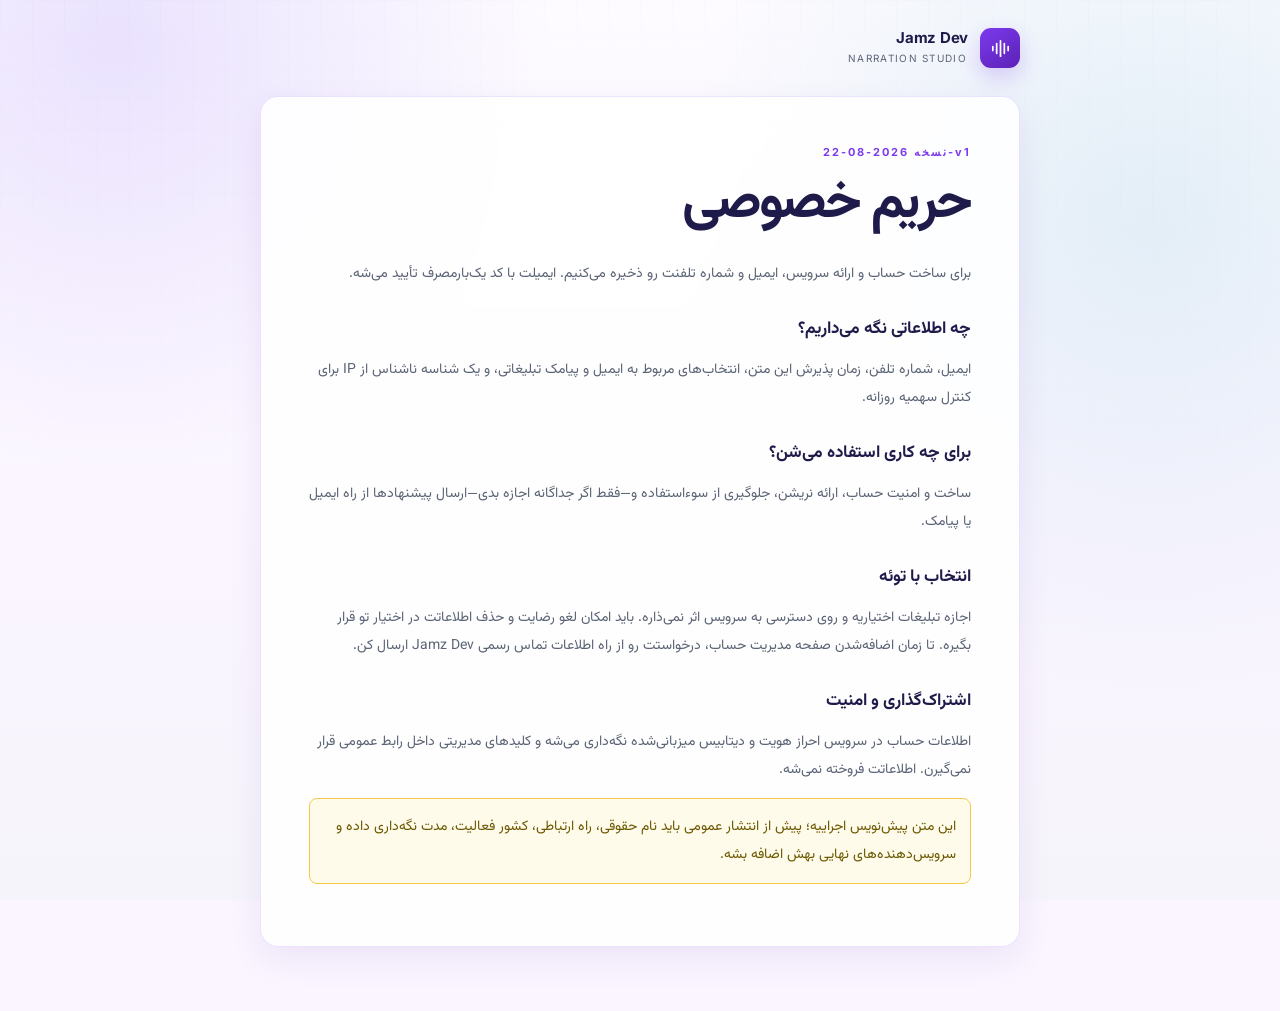
==== public/privacy.html @ 581fd20f "Publish Jamz Dev Narration Studio frontend" ====
<!doctype html>
<html lang="fa" dir="rtl"><head><meta charset="utf-8"><meta name="viewport" content="width=device-width,initial-scale=1"><title>حریم خصوصی — Narration Studio</title><link rel="stylesheet" href="./style.css"></head>
<body><main class="legal-page"><a class="brand" href="./"><span class="brand-mark" aria-hidden="true"><svg viewBox="0 0 24 24" fill="none"><path d="M4 14v-4M8 17V7m4 13V4m4 13V7m4 7v-4"/></svg></span><span><strong>Jamz Dev</strong><small>Narration Studio</small></span></a>
<article class="card legal-card"><span class="eyebrow">نسخه 2026-08-22-v1</span><h1>حریم خصوصی</h1><p>برای ساخت حساب و ارائه سرویس، ایمیل و شماره تلفنت رو ذخیره می‌کنیم. ایمیلت با کد یک‌بارمصرف تأیید می‌شه.</p>
<h2>چه اطلاعاتی نگه می‌داریم؟</h2><p>ایمیل، شماره تلفن، زمان پذیرش این متن، انتخاب‌های مربوط به ایمیل و پیامک تبلیغاتی، و یک شناسه ناشناس از IP برای کنترل سهمیه روزانه.</p>
<h2>برای چه کاری استفاده می‌شن؟</h2><p>ساخت و امنیت حساب، ارائه نریشن، جلوگیری از سوءاستفاده و—فقط اگر جداگانه اجازه بدی—ارسال پیشنهادها از راه ایمیل یا پیامک.</p>
<h2>انتخاب با توئه</h2><p>اجازه تبلیغات اختیاریه و روی دسترسی به سرویس اثر نمی‌ذاره. باید امکان لغو رضایت و حذف اطلاعاتت در اختیار تو قرار بگیره. تا زمان اضافه‌شدن صفحه مدیریت حساب، درخواستت رو از راه اطلاعات تماس رسمی Jamz Dev ارسال کن.</p>
<h2>اشتراک‌گذاری و امنیت</h2><p>اطلاعات حساب در سرویس احراز هویت و دیتابیس میزبانی‌شده نگه‌داری می‌شه و کلیدهای مدیریتی داخل رابط عمومی قرار نمی‌گیرن. اطلاعاتت فروخته نمی‌شه.</p>
<p class="privacy-draft">این متن پیش‌نویس اجراییه؛ پیش از انتشار عمومی باید نام حقوقی، راه ارتباطی، کشور فعالیت، مدت نگه‌داری داده و سرویس‌دهنده‌های نهایی بهش اضافه بشه.</p></article></main></body></html>
---- public/style.css ----
@import url('https://fonts.googleapis.com/css2?family=Inter:wght@400;500;600;700&family=Vazirmatn:wght@400;500;600;700&display=swap');

:root {
  --color-primary:#7c3aed; --color-primary-dark:#6426d7; --color-secondary:#a78bfa;
  --color-accent:#0891b2; --color-background:#faf5ff; --color-foreground:#1e1b4b;
  --color-card:#ffffff; --color-muted:#f4f1fb; --color-muted-foreground:#5b6475;
  --color-border:#ddd6fe; --color-ring:#7c3aed; --color-success:#16845b;
  --space-xs:4px; --space-sm:8px; --space-md:16px; --space-lg:24px;
  --space-xl:32px; --space-2xl:48px; --space-3xl:64px;
  --radius-sm:8px; --radius-md:12px; --radius-lg:18px; --radius-pill:999px;
  --shadow-sm:0 1px 2px rgba(30,27,75,.05);
  --shadow-md:0 12px 34px rgba(76,29,149,.08);
  --shadow-lg:0 24px 70px rgba(76,29,149,.12);
  --transition:200ms ease;
}

* { box-sizing:border-box; }
html { color-scheme:light; }
button,select,input[type="range"],summary,a { touch-action:manipulation; }
body {
  margin:0; min-height:100vh; color:var(--color-foreground); background:var(--color-background);
  font-family:"Vazirmatn","Inter",ui-sans-serif,system-ui,-apple-system,sans-serif;
  -webkit-font-smoothing:antialiased;
}
body::before {
  content:""; position:fixed; inset:0; z-index:-2; pointer-events:none;
  background:
    radial-gradient(circle at 9% 4%,rgba(167,139,250,.22),transparent 27rem),
    radial-gradient(circle at 90% 24%,rgba(8,145,178,.10),transparent 30rem),
    linear-gradient(180deg,#fdfbff 0%,#faf5ff 62%,#f6f4fb 100%);
}
body::after {
  content:""; position:fixed; inset:0; z-index:-1; pointer-events:none; opacity:.28;
  background-image:linear-gradient(rgba(124,58,237,.045) 1px,transparent 1px),linear-gradient(90deg,rgba(124,58,237,.045) 1px,transparent 1px);
  background-size:32px 32px; mask-image:linear-gradient(to bottom,black,transparent 72%);
}
.auth-locked { overflow:hidden; }
.auth-locked .app-shell { filter:blur(7px); opacity:.42; pointer-events:none; user-select:none; }
.auth-gate { position:fixed; inset:0; z-index:50; display:grid; place-items:center; overflow:auto; padding:24px 12px; background:rgba(30,27,75,.48); backdrop-filter:blur(12px); }
.auth-card { width:min(100%,480px); padding:30px; border:1px solid rgba(124,58,237,.18); border-radius:var(--radius-lg); background:rgba(255,255,255,.98); box-shadow:var(--shadow-lg); }
.auth-brand { display:flex; align-items:center; gap:12px; margin-bottom:28px; direction:ltr; }
.auth-brand > span:last-child { display:flex; flex-direction:column; line-height:1.15; }
.auth-brand strong { font:700 15px "Inter",sans-serif; }
.auth-brand small { margin-top:4px; color:var(--color-muted-foreground); font:600 10px "Inter",sans-serif; letter-spacing:.13em; text-transform:uppercase; }
.auth-card h2 { margin:0 0 8px; font-size:27px; }
.auth-card > div > p { margin:0 0 24px; color:var(--color-muted-foreground); font-size:13px; line-height:1.8; }
.auth-card .eyebrow { margin-bottom:8px; direction:rtl; text-align:right; letter-spacing:0; font-family:"Vazirmatn",sans-serif; }
.check-row { display:flex; align-items:flex-start; gap:10px; margin:10px 0; font-size:11px; font-weight:500; line-height:1.75; cursor:pointer; }
.check-row input { flex:0 0 auto; width:18px; min-height:18px; margin-top:2px; accent-color:var(--color-primary); }
.check-row a { color:var(--color-primary); font-weight:700; }
.required-check { margin:2px 0 18px; }
.marketing-consent { margin:0; padding:14px; border:1px solid var(--color-border); border-radius:var(--radius-sm); background:var(--color-muted); }
.marketing-consent legend { padding:0 6px; font-size:11px; font-weight:700; }
.auth-primary { min-height:50px; margin-top:18px; }
.auth-link,.sign-out { min-height:40px; padding:0 10px; border:0; background:transparent; color:var(--color-primary); cursor:pointer; font:700 11px "Vazirmatn",sans-serif; }
.auth-link { width:100%; margin-top:9px; }
.sign-out { border:1px solid rgba(124,58,237,.16); border-radius:var(--radius-pill); background:rgba(255,255,255,.68); }
.otp-input { direction:ltr; text-align:center; font:700 22px "Inter",sans-serif; letter-spacing:.28em; }
.auth-message { min-height:22px; margin:16px 0 0; color:var(--color-success); font-size:11px; line-height:1.7; }
.auth-message.is-error { color:#b42318; }

.app-shell { width:min(1240px,calc(100% - 48px)); margin:auto; padding:24px 0 40px; }
.skip-link { position:fixed; z-index:20; top:8px; right:8px; padding:10px 14px; border-radius:var(--radius-sm); background:var(--color-foreground); color:white; text-decoration:none; transform:translateY(-160%); transition:transform var(--transition); }
.skip-link:focus { transform:translateY(0); }
.topbar { min-height:64px; display:flex; align-items:center; justify-content:space-between; gap:var(--space-md); border-bottom:1px solid rgba(124,58,237,.12); }
.brand { display:flex; align-items:center; gap:12px; color:inherit; text-decoration:none; }
.brand-mark { width:40px; height:40px; display:grid; place-items:center; border-radius:11px; color:white; background:linear-gradient(145deg,var(--color-primary),#5b21b6); box-shadow:0 9px 22px rgba(124,58,237,.24); }
.brand-mark svg { width:23px; stroke:currentColor; stroke-width:1.8; stroke-linecap:round; }
.brand > span:last-child { display:flex; flex-direction:column; line-height:1.15; }
.brand strong { font-family:"Inter",sans-serif; font-size:15px; letter-spacing:-.02em; }
.brand small { margin-top:4px; color:var(--color-muted-foreground); font-family:"Inter",sans-serif; font-size:10px; letter-spacing:.13em; text-transform:uppercase; }
.topbar-meta { display:flex; gap:var(--space-sm); align-items:center; }
.status-badge,.version-badge { display:inline-flex; align-items:center; min-height:30px; padding:5px 11px; border:1px solid rgba(124,58,237,.14); border-radius:var(--radius-pill); background:rgba(255,255,255,.68); color:#57516f; font-size:11px; font-weight:600; backdrop-filter:blur(8px); }
.status-badge i { width:7px; height:7px; margin-left:7px; border-radius:50%; background:#21a56f; box-shadow:0 0 0 4px rgba(33,165,111,.12); }
.version-badge { direction:rtl; font-family:"Vazirmatn",sans-serif; letter-spacing:0; }
.version-badge.quota-used { border-color:rgba(220,38,38,.2); background:#fff4f4; color:#a61b1b; }

.hero { display:grid; grid-template-columns:minmax(0,1.35fr) minmax(280px,.65fr); align-items:end; gap:var(--space-2xl); padding:56px 4px 38px; }
.eyebrow { display:block; margin-bottom:14px; color:var(--color-primary); direction:ltr; text-align:right; font-family:"Inter",sans-serif; font-size:11px; font-weight:700; letter-spacing:.18em; }
h1 { margin:0; max-inline-size:17ch; text-wrap:balance; font-size:clamp(38px,5.4vw,66px); line-height:1.17; letter-spacing:-.045em; font-weight:700; }
h1 em { color:var(--color-primary); font-style:normal; background:linear-gradient(110deg,#7c3aed 10%,#0891b2 90%); -webkit-background-clip:text; background-clip:text; -webkit-text-fill-color:transparent; }
.hero p { margin:0 0 7px; max-width:42ch; color:var(--color-muted-foreground); font-size:15px; line-height:2; }

.workspace { display:grid; grid-template-columns:minmax(330px,.82fr) minmax(0,1.45fr); gap:var(--space-lg); align-items:start; direction:rtl; }
.card { min-width:0; overflow:hidden; background:rgba(255,255,255,.88); border:1px solid rgba(124,58,237,.14); border-radius:var(--radius-lg); box-shadow:var(--shadow-md); backdrop-filter:blur(16px); }
.settings-card,.script-card { padding:28px; }
.section-heading { display:flex; align-items:center; gap:12px; margin-bottom:26px; }
.section-heading .step { flex:0 0 auto; width:38px; height:38px; display:grid; place-items:center; border-radius:10px; background:var(--color-muted); color:var(--color-primary); font-family:"Inter",sans-serif; font-size:11px; font-weight:700; }
.section-heading h2 { margin:0; font-size:17px; line-height:1.35; letter-spacing:-.02em; }
.section-heading p { margin:4px 0 0; color:var(--color-muted-foreground); font-size:11px; }
.script-title-row { padding-bottom:20px; border-bottom:1px solid rgba(124,58,237,.11); }
.counter { margin-right:auto; padding:6px 10px; border-radius:var(--radius-pill); background:var(--color-muted); color:var(--color-muted-foreground); font-size:11px; white-space:nowrap; }

.field { margin-bottom:21px; }
label { display:block; margin:0 0 8px; font-size:12px; font-weight:700; }
small { display:block; margin:7px 1px 0; color:var(--color-muted-foreground); font-size:10px; line-height:1.65; }
input,select,textarea { width:100%; min-height:46px; border:1px solid #dcd7ea; border-radius:var(--radius-sm); outline:none; background:#fff; color:var(--color-foreground); font:inherit; font-size:13px; transition:border-color var(--transition),box-shadow var(--transition),background var(--transition); }
input,select { padding:0 13px; }
select { cursor:pointer; }
textarea { padding:13px 15px; line-height:1.8; resize:vertical; }
input:hover,select:hover,textarea:hover { border-color:#c3b7df; }
input:focus-visible,select:focus-visible,textarea:focus-visible,button:focus-visible,a:focus-visible,summary:focus-visible { outline:3px solid rgba(124,58,237,.22); outline-offset:2px; border-color:var(--color-ring); }
.two-fields { display:grid; grid-template-columns:1fr 1fr; gap:14px; }
.key-row { display:grid; grid-template-columns:minmax(0,1fr) auto; gap:8px; }
.secondary { min-width:68px; border:1px solid #dcd7ea; border-radius:var(--radius-sm); background:var(--color-muted); color:var(--color-primary); font:inherit; font-size:11px; font-weight:700; cursor:pointer; transition:background var(--transition),border-color var(--transition); }
.secondary:hover { background:#ece5fc; border-color:#c9b9ef; }

input[type="range"] { height:26px; min-height:26px; padding:0; border:0; box-shadow:none; accent-color:var(--color-primary); background:transparent; cursor:pointer; }
input[type="range"]:focus-visible { outline:3px solid rgba(124,58,237,.2); outline-offset:4px; }
.range-wrap { direction:rtl; display:grid; grid-template-columns:auto 1fr auto; align-items:center; gap:10px; }
.range-wrap span { color:#7a738d; font-size:9px; }
#speedValue,#ageValue { display:inline-block; min-width:48px; color:var(--color-primary); font-weight:700; }

.advanced-settings { margin-top:2px; border:1px solid #e4dff0; border-radius:var(--radius-sm); background:#fbfaff; }
.advanced-settings summary { min-height:46px; padding:0 13px; display:flex; align-items:center; justify-content:space-between; cursor:pointer; list-style:none; color:#51496a; font-size:11px; font-weight:700; }
.advanced-settings summary::-webkit-details-marker { display:none; }
.advanced-settings summary svg { width:17px; stroke:currentColor; stroke-width:1.8; transition:transform var(--transition); }
.advanced-settings[open] summary svg { transform:rotate(180deg); }
.advanced-content { padding:2px 12px 12px; }
.advanced-content textarea { min-height:120px; font-family:"Inter",sans-serif; font-size:11px; direction:ltr; text-align:left; }
.offline-active .advanced-settings { opacity:.68; }

.script-card { min-height:682px; display:flex; flex-direction:column; }
.script-editor { flex:1; min-height:410px; display:flex; flex-direction:column; overflow:hidden; border:1px solid #dcd7ea; border-radius:var(--radius-md); background:#fff; transition:border-color var(--transition),box-shadow var(--transition); }
.script-editor:focus-within { border-color:var(--color-primary); box-shadow:0 0 0 3px rgba(124,58,237,.12); }
.script { flex:1; min-height:350px; padding:20px; border:0; border-radius:0; box-shadow:none!important; font-size:15px; line-height:2; }
.script::placeholder { color:#9c96aa; }
.editor-footer { min-height:44px; padding:0 14px; display:flex; align-items:center; justify-content:space-between; gap:12px; border-top:1px solid #ede9f5; background:#fbfaff; color:#756e86; font-size:10px; }
.editor-footer span { display:flex; align-items:center; gap:7px; }
.editor-footer svg { width:15px; stroke:var(--color-accent); stroke-width:1.8; stroke-linecap:round; stroke-linejoin:round; }

button,.download { font:inherit; }
.primary { width:100%; min-height:56px; margin-top:16px; padding:0 18px; display:flex; align-items:center; justify-content:space-between; border:0; border-radius:10px; cursor:pointer; background:linear-gradient(110deg,var(--color-primary),#6d28d9); color:#fff; box-shadow:0 11px 24px rgba(124,58,237,.23); font-weight:700; transition:background var(--transition),box-shadow var(--transition),transform var(--transition); }
.primary:hover { background:linear-gradient(110deg,var(--color-primary-dark),#5b21b6); box-shadow:0 13px 30px rgba(124,58,237,.3); transform:translateY(-1px); }
.primary:active { transform:translateY(0); }
.primary:disabled { opacity:.58; cursor:wait; transform:none; box-shadow:none; }
.button-label { display:flex; align-items:center; gap:10px; }
.button-label svg,.arrow-icon { width:20px; stroke:currentColor; stroke-width:1.8; stroke-linecap:round; stroke-linejoin:round; }
.arrow-icon { transform:scaleX(-1); }
.privacy-note { margin:10px 2px 0; color:var(--color-muted-foreground); font-size:10px; line-height:1.7; }

.status { margin-top:18px; padding:15px 16px; border:1px solid #e1d9f2; border-radius:var(--radius-sm); background:#fbf9ff; }
.status-line { display:flex; justify-content:space-between; gap:16px; color:#5a526c; font-size:11px; }
.progress { height:5px; margin-top:11px; overflow:hidden; border-radius:var(--radius-pill); background:#e8e2f2; }
.progress i { display:block; width:0; height:100%; border-radius:inherit; background:linear-gradient(90deg,var(--color-primary),var(--color-accent)); transition:width 350ms ease; }

.result { margin-top:18px; padding:16px; border:1px solid rgba(22,132,91,.22); border-radius:var(--radius-md); background:#f0fbf7; }
.result-head { display:flex; align-items:center; gap:11px; margin-bottom:14px; }
.result-icon { flex:0 0 auto; width:34px; height:34px; display:grid; place-items:center; border-radius:50%; background:#d9f4e9; color:var(--color-success); }
.result-icon svg { width:18px; stroke:currentColor; stroke-width:2; stroke-linecap:round; stroke-linejoin:round; }
.result-head > div { display:flex; flex-direction:column; }
.result strong { font-size:12px; }
.result span { margin-top:2px; color:#587064; font-size:10px; }
.result audio { width:100%; height:42px; display:block; }
.download { min-height:40px; margin-right:auto; padding:0 12px; display:inline-flex; align-items:center; gap:7px; border:1px solid rgba(22,132,91,.2); border-radius:var(--radius-sm); background:#fff; color:#116d4c; text-decoration:none; font-size:10px; font-weight:700; cursor:pointer; transition:background var(--transition),border-color var(--transition); }
.download:hover { background:#e6f8f0; border-color:rgba(22,132,91,.38); }
.download svg { width:16px; stroke:currentColor; stroke-width:1.8; stroke-linecap:round; stroke-linejoin:round; }

footer { min-height:70px; padding:24px 4px 0; display:flex; justify-content:space-between; color:#81798e; font-family:"Inter","Vazirmatn",sans-serif; font-size:10px; letter-spacing:.02em; }
.legal-page { width:min(760px,calc(100% - 24px)); margin:0 auto; padding:28px 0 64px; }
.legal-page > .brand { margin-bottom:28px; }
.legal-card { padding:clamp(22px,5vw,48px); }
.legal-card h1 { max-inline-size:none; margin-bottom:24px; font-size:clamp(34px,7vw,54px); }
.legal-card h2 { margin:28px 0 6px; font-size:17px; }
.legal-card p { color:var(--color-muted-foreground); font-size:14px; line-height:2; }
.privacy-draft { padding:14px; border:1px solid #f2c94c; border-radius:var(--radius-sm); background:#fffbea; color:#6b5800!important; }
.hidden { display:none!important; }
.sr-only { position:absolute; width:1px; height:1px; padding:0; margin:-1px; overflow:hidden; clip:rect(0,0,0,0); white-space:nowrap; border:0; }

@media (max-width:960px) {
  .app-shell { width:min(100% - 32px,760px); }
  .hero { grid-template-columns:1fr; gap:18px; padding-top:44px; }
  .hero p { max-width:62ch; }
  .workspace { grid-template-columns:1fr; }
  .script-card { min-height:620px; }
}
@media (max-width:600px) {
  .auth-gate { align-items:start; padding-top:12px; }
  .auth-card { padding:22px 18px; border-radius:var(--radius-md); }
  .app-shell { width:calc(100% - 24px); padding-top:12px; }
  .topbar { min-height:56px; }
  .version-badge { display:none; }
  .brand-mark { width:36px; height:36px; }
  .hero { padding:35px 2px 26px; }
  .hero p { font-size:14px; }
  h1 { font-size:clamp(34px,10.5vw,46px); }
  .settings-card,.script-card { padding:20px 16px; border-radius:var(--radius-md); }
  .two-fields { grid-template-columns:1fr; gap:0; }
  .script-title-row { align-items:flex-start; position:relative; }
  .counter { position:absolute; left:0; }
  .script-editor { min-height:360px; }
  .script { min-height:300px; padding:16px; font-size:14px; }
  .editor-footer { align-items:flex-start; flex-direction:column; justify-content:center; gap:2px; padding-block:7px; }
  .primary { min-height:54px; }
  .result-head { flex-wrap:wrap; }
  .download { width:100%; justify-content:center; margin-top:4px; }
  footer { flex-direction:column; justify-content:flex-start; gap:4px; }
}
@media (prefers-reduced-motion:reduce) {
  *,*::before,*::after { scroll-behavior:auto!important; transition-duration:.01ms!important; animation-duration:.01ms!important; animation-iteration-count:1!important; }
}
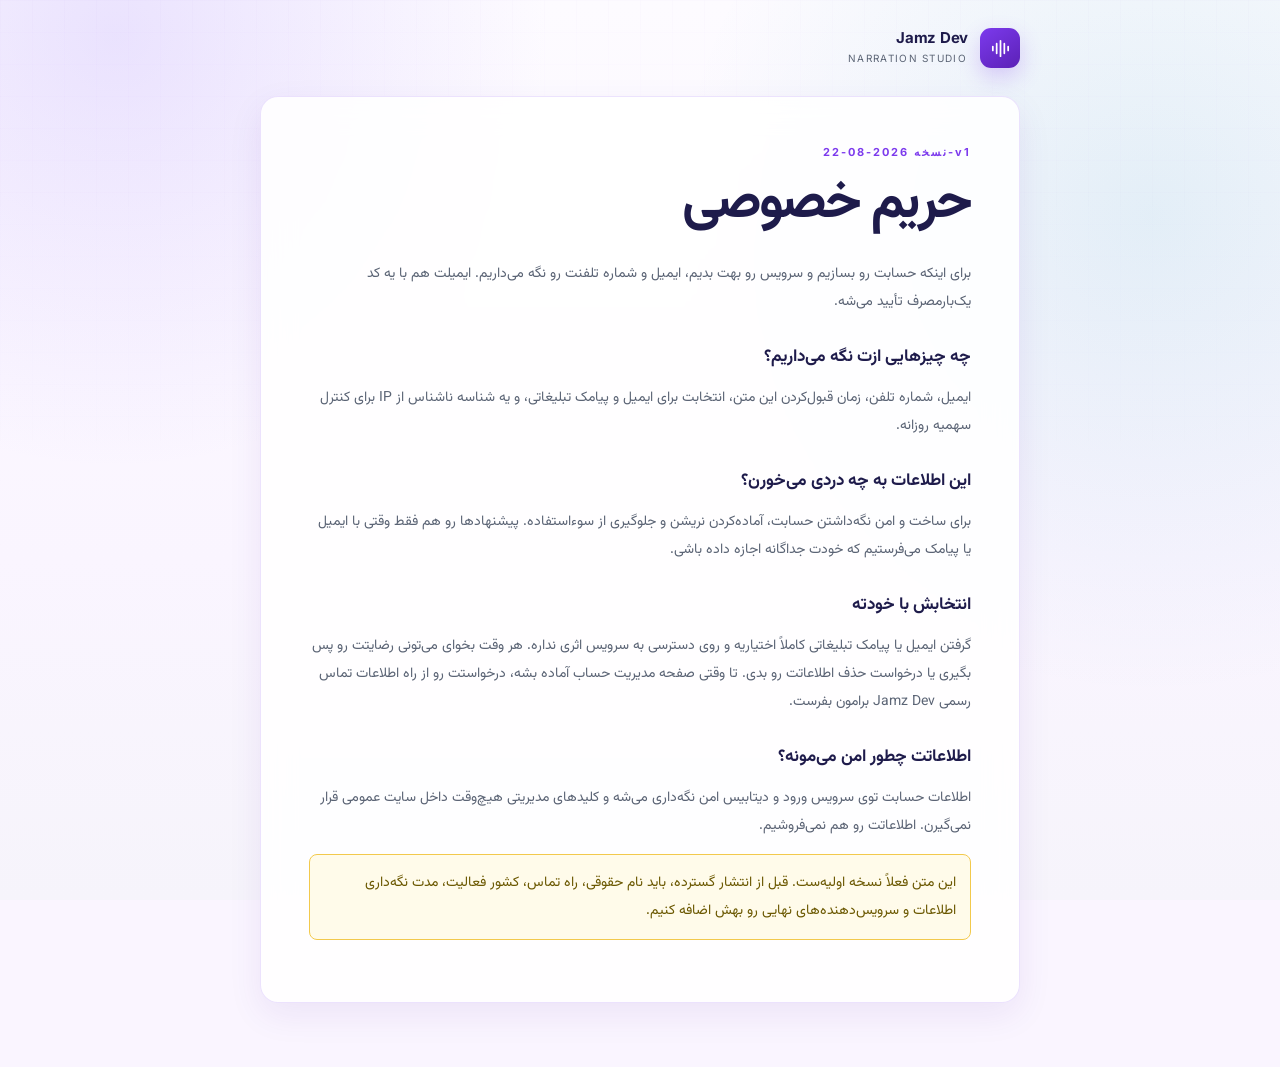
==== commit 039b6bdf: "Localize interface feedback and recovery" ====
--- a/public/privacy.html
+++ b/public/privacy.html
@@ -1,9 +1,9 @@
 <!doctype html>
 <html lang="fa" dir="rtl"><head><meta charset="utf-8"><meta name="viewport" content="width=device-width,initial-scale=1"><title>حریم خصوصی — Narration Studio</title><link rel="stylesheet" href="./style.css"></head>
 <body><main class="legal-page"><a class="brand" href="./"><span class="brand-mark" aria-hidden="true"><svg viewBox="0 0 24 24" fill="none"><path d="M4 14v-4M8 17V7m4 13V4m4 13V7m4 7v-4"/></svg></span><span><strong>Jamz Dev</strong><small>Narration Studio</small></span></a>
-<article class="card legal-card"><span class="eyebrow">نسخه 2026-08-22-v1</span><h1>حریم خصوصی</h1><p>برای ساخت حساب و ارائه سرویس، ایمیل و شماره تلفنت رو ذخیره می‌کنیم. ایمیلت با کد یک‌بارمصرف تأیید می‌شه.</p>
-<h2>چه اطلاعاتی نگه می‌داریم؟</h2><p>ایمیل، شماره تلفن، زمان پذیرش این متن، انتخاب‌های مربوط به ایمیل و پیامک تبلیغاتی، و یک شناسه ناشناس از IP برای کنترل سهمیه روزانه.</p>
-<h2>برای چه کاری استفاده می‌شن؟</h2><p>ساخت و امنیت حساب، ارائه نریشن، جلوگیری از سوءاستفاده و—فقط اگر جداگانه اجازه بدی—ارسال پیشنهادها از راه ایمیل یا پیامک.</p>
-<h2>انتخاب با توئه</h2><p>اجازه تبلیغات اختیاریه و روی دسترسی به سرویس اثر نمی‌ذاره. باید امکان لغو رضایت و حذف اطلاعاتت در اختیار تو قرار بگیره. تا زمان اضافه‌شدن صفحه مدیریت حساب، درخواستت رو از راه اطلاعات تماس رسمی Jamz Dev ارسال کن.</p>
-<h2>اشتراک‌گذاری و امنیت</h2><p>اطلاعات حساب در سرویس احراز هویت و دیتابیس میزبانی‌شده نگه‌داری می‌شه و کلیدهای مدیریتی داخل رابط عمومی قرار نمی‌گیرن. اطلاعاتت فروخته نمی‌شه.</p>
-<p class="privacy-draft">این متن پیش‌نویس اجراییه؛ پیش از انتشار عمومی باید نام حقوقی، راه ارتباطی، کشور فعالیت، مدت نگه‌داری داده و سرویس‌دهنده‌های نهایی بهش اضافه بشه.</p></article></main></body></html>
+<article class="card legal-card"><span class="eyebrow">نسخه 2026-08-22-v1</span><h1>حریم خصوصی</h1><p>برای اینکه حسابت رو بسازیم و سرویس رو بهت بدیم، ایمیل و شماره تلفنت رو نگه می‌داریم. ایمیلت هم با یه کد یک‌بارمصرف تأیید می‌شه.</p>
+<h2>چه چیزهایی ازت نگه می‌داریم؟</h2><p>ایمیل، شماره تلفن، زمان قبول‌کردن این متن، انتخابت برای ایمیل و پیامک تبلیغاتی، و یه شناسه ناشناس از IP برای کنترل سهمیه روزانه.</p>
+<h2>این اطلاعات به چه دردی می‌خورن؟</h2><p>برای ساخت و امن نگه‌داشتن حسابت، آماده‌کردن نریشن و جلوگیری از سوءاستفاده. پیشنهادها رو هم فقط وقتی با ایمیل یا پیامک می‌فرستیم که خودت جداگانه اجازه داده باشی.</p>
+<h2>انتخابش با خودته</h2><p>گرفتن ایمیل یا پیامک تبلیغاتی کاملاً اختیاریه و روی دسترسی به سرویس اثری نداره. هر وقت بخوای می‌تونی رضایتت رو پس بگیری یا درخواست حذف اطلاعاتت رو بدی. تا وقتی صفحه مدیریت حساب آماده بشه، درخواستت رو از راه اطلاعات تماس رسمی Jamz Dev برامون بفرست.</p>
+<h2>اطلاعاتت چطور امن می‌مونه؟</h2><p>اطلاعات حسابت توی سرویس ورود و دیتابیس امن نگه‌داری می‌شه و کلیدهای مدیریتی هیچ‌وقت داخل سایت عمومی قرار نمی‌گیرن. اطلاعاتت رو هم نمی‌فروشیم.</p>
+<p class="privacy-draft">این متن فعلاً نسخه اولیه‌ست. قبل از انتشار گسترده، باید نام حقوقی، راه تماس، کشور فعالیت، مدت نگه‌داری اطلاعات و سرویس‌دهنده‌های نهایی رو بهش اضافه کنیم.</p></article></main></body></html>
--- a/public/style.css
+++ b/public/style.css
@@ -54,8 +54,15 @@
 .auth-primary { min-height:50px; margin-top:18px; }
 .auth-link,.sign-out { min-height:40px; padding:0 10px; border:0; background:transparent; color:var(--color-primary); cursor:pointer; font:700 11px "Vazirmatn",sans-serif; }
 .auth-link { width:100%; margin-top:9px; }
+.auth-link:disabled { opacity:.5; cursor:not-allowed; }
 .sign-out { border:1px solid rgba(124,58,237,.16); border-radius:var(--radius-pill); background:rgba(255,255,255,.68); }
 .otp-input { direction:ltr; text-align:center; font:700 22px "Inter",sans-serif; letter-spacing:.28em; }
+.otp-input[aria-invalid="true"] { border-color:#b42318; }
+.otp-status { min-height:44px; margin-top:-7px; padding:9px 12px; display:flex; align-items:center; justify-content:space-between; gap:var(--space-sm); border:1px solid var(--color-border); border-radius:var(--radius-sm); background:var(--color-muted); color:var(--color-muted-foreground); font-size:10px; font-weight:600; }
+.otp-status span { white-space:nowrap; }
+.otp-status .is-expired { color:#b42318; }
+.resend-code { min-height:44px; border:1px solid rgba(124,58,237,.15); border-radius:var(--radius-sm); transition:background var(--transition),color var(--transition),opacity var(--transition); }
+.resend-code:not(:disabled):hover { background:#f0eafd; }
 .auth-message { min-height:22px; margin:16px 0 0; color:var(--color-success); font-size:11px; line-height:1.7; }
 .auth-message.is-error { color:#b42318; }
 
@@ -100,6 +107,16 @@
 textarea { padding:13px 15px; line-height:1.8; resize:vertical; }
 input:hover,select:hover,textarea:hover { border-color:#c3b7df; }
 input:focus-visible,select:focus-visible,textarea:focus-visible,button:focus-visible,a:focus-visible,summary:focus-visible { outline:3px solid rgba(124,58,237,.22); outline-offset:2px; border-color:var(--color-ring); }
+.phone-control { display:grid; grid-template-columns:minmax(150px,.95fr) minmax(0,1.05fr); gap:var(--space-sm); direction:rtl; }
+#phoneCountry { min-width:0; padding-inline:10px 30px; font-size:11px; text-align:right; }
+.local-phone { min-width:0; min-height:46px; display:flex; align-items:center; direction:ltr; overflow:hidden; border:1px solid #dcd7ea; border-radius:var(--radius-sm); background:#fff; transition:border-color var(--transition),box-shadow var(--transition); }
+.local-phone:hover { border-color:#c3b7df; }
+.local-phone:focus-within { border-color:var(--color-ring); box-shadow:0 0 0 3px rgba(124,58,237,.16); }
+.local-phone span { flex:0 0 auto; min-width:47px; padding:0 10px; color:var(--color-primary); border-right:1px solid #e8e3f2; font:700 12px "Inter",sans-serif; text-align:center; }
+.local-phone input { min-width:0; padding-inline:11px; border:0; border-radius:0; direction:ltr; font-family:"Inter",sans-serif; }
+.local-phone input:hover,.local-phone input:focus-visible { border:0; outline:0; box-shadow:none; }
+.field-error { margin-top:6px; color:#b42318; font-weight:600; }
+.phone-field:has(input[aria-invalid="true"]) .local-phone { border-color:#b42318; }
 .two-fields { display:grid; grid-template-columns:1fr 1fr; gap:14px; }
 .key-row { display:grid; grid-template-columns:minmax(0,1fr) auto; gap:8px; }
 .secondary { min-width:68px; border:1px solid #dcd7ea; border-radius:var(--radius-sm); background:var(--color-muted); color:var(--color-primary); font:inherit; font-size:11px; font-weight:700; cursor:pointer; transition:background var(--transition),border-color var(--transition); }
@@ -143,6 +160,8 @@
 .status-line { display:flex; justify-content:space-between; gap:16px; color:#5a526c; font-size:11px; }
 .progress { height:5px; margin-top:11px; overflow:hidden; border-radius:var(--radius-pill); background:#e8e2f2; }
 .progress i { display:block; width:0; height:100%; border-radius:inherit; background:linear-gradient(90deg,var(--color-primary),var(--color-accent)); transition:width 350ms ease; }
+.status-action { min-height:44px; width:max-content; margin-top:10px; padding:0 13px; display:inline-flex; align-items:center; border:1px solid rgba(124,58,237,.2); border-radius:var(--radius-sm); background:#fff; color:var(--color-primary-dark); text-decoration:none; font-size:11px; font-weight:700; transition:background var(--transition),border-color var(--transition); }
+.status-action:hover { border-color:rgba(124,58,237,.4); background:#f4efff; }
 
 .result { margin-top:18px; padding:16px; border:1px solid rgba(22,132,91,.22); border-radius:var(--radius-md); background:#f0fbf7; }
 .result-head { display:flex; align-items:center; gap:11px; margin-bottom:14px; }
@@ -177,6 +196,9 @@
 @media (max-width:600px) {
   .auth-gate { align-items:start; padding-top:12px; }
   .auth-card { padding:22px 18px; border-radius:var(--radius-md); }
+  .otp-status { align-items:flex-start; flex-direction:column; gap:2px; }
+  .phone-control { grid-template-columns:minmax(137px,.95fr) minmax(0,1.05fr); }
+  #phoneCountry { font-size:10px; }
   .app-shell { width:calc(100% - 24px); padding-top:12px; }
   .topbar { min-height:56px; }
   .version-badge { display:none; }
